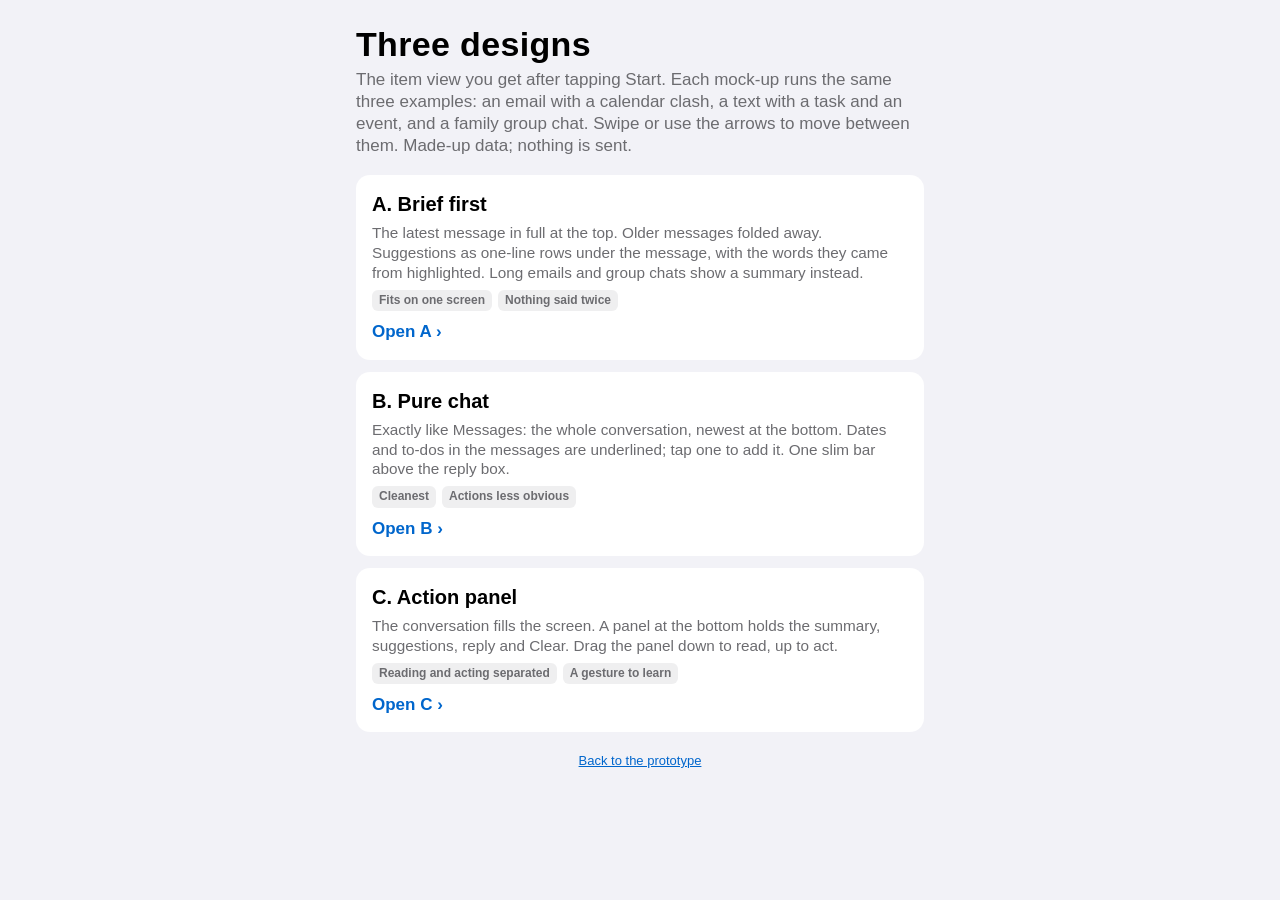
==== mockups/index.html @ fb0bddc3 "Add clickable mock-ups of three item-view designs Co-Authored-By: Claude Opus 5.5 <noreply@anthropic" ====
<!doctype html>
<html lang="en-AU">
<head>
  <meta charset="utf-8">
  <meta http-equiv="Content-Security-Policy" content="default-src 'none'; script-src 'self'; style-src 'self' 'unsafe-inline'; img-src 'self' data:; connect-src 'none'; base-uri 'none'; form-action 'none'">
  <meta name="referrer" content="no-referrer">
  <meta name="robots" content="noindex, nofollow">
  <meta name="viewport" content="width=device-width, initial-scale=1, viewport-fit=cover">
  <link rel="stylesheet" href="../styles.css?v=b39f010100">
  <link rel="stylesheet" href="mock.css?v=f056d1b92e">
  <title>Item view: three designs</title>
</head>
<body class="mock-index">
  <main>
    <h1 class="large-title" style="margin:8px 0 4px">Three designs</h1>
    <p class="muted" style="margin:0 0 18px">The item view you get after tapping Start. Each mock-up runs the same three examples: an email with a calendar clash, a text with a task and an event, and a family group chat. Swipe or use the arrows to move between them. Made-up data; nothing is sent.</p>

    <a class="design-card" href="a.html">
      <h2>A. Brief first</h2>
      <p>The latest message in full at the top. Older messages folded away. Suggestions as one-line rows under the message, with the words they came from highlighted. Long emails and group chats show a summary instead.</p>
      <p><span class="tag">Fits on one screen</span><span class="tag">Nothing said twice</span></p>
      <span class="go">Open A ›</span>
    </a>
    <a class="design-card" href="b.html">
      <h2>B. Pure chat</h2>
      <p>Exactly like Messages: the whole conversation, newest at the bottom. Dates and to-dos in the messages are underlined; tap one to add it. One slim bar above the reply box.</p>
      <p><span class="tag">Cleanest</span><span class="tag">Actions less obvious</span></p>
      <span class="go">Open B ›</span>
    </a>
    <a class="design-card" href="c.html">
      <h2>C. Action panel</h2>
      <p>The conversation fills the screen. A panel at the bottom holds the summary, suggestions, reply and Clear. Drag the panel down to read, up to act.</p>
      <p><span class="tag">Reading and acting separated</span><span class="tag">A gesture to learn</span></p>
      <span class="go">Open C ›</span>
    </a>
    <p class="foot" style="text-align:center"><a href="../" style="color:var(--tint)">Back to the prototype</a></p>
  </main>
</body>
</html>
---- styles.css ----
/* Unified Inbox styles. Rules come from DESIGN.md (decision numbers in brackets).
 *
 * Type uses rem so iOS Dynamic Type scales the whole app: Safari maps
 * `-apple-system-body` to the user's text size (default 17px).
 */

/* ------------------------------------------------------------ tokens
 * Each colour is light-dark(light value, dark value). Appearance in Settings picks the scheme:
 * Automatic follows the iPhone; Light or Dark forces it via data-theme on <html>.
 */
:root { color-scheme: light dark; }
:root[data-theme="light"] { color-scheme: light; }
:root[data-theme="dark"] { color-scheme: dark; }
:root {
  --bg: light-dark(#F2F2F7, #000000);            /* grouped background */
  --card: light-dark(#FFFFFF, #1C1C1E);
  --label: light-dark(#000000, #FFFFFF);
  --label-2: light-dark(#6C6C70, #AEAEB2);       /* secondary text, 5:1 or better */
  --label-3: light-dark(#8E8E93, #636366);       /* decorative only, never body text */
  --sep: light-dark(rgba(60, 60, 67, 0.18), rgba(84, 84, 88, 0.55));
  --fill: light-dark(rgba(120, 120, 128, 0.12), rgba(120, 120, 128, 0.24));
  --tint: light-dark(#0066CC, #4DA3FF);          /* text-coloured actions */
  --tint-fill: #0071E3;                          /* filled buttons, white text 4.6:1 */
  --tint-soft: light-dark(rgba(0, 113, 227, 0.07), rgba(10, 132, 255, 0.20));
  --bubble-out: #0071E3;
  --bubble-in: light-dark(#E9E9EB, #26252A);
  --red: light-dark(#D70015, #FF6961);
  --red-soft: light-dark(rgba(215, 0, 21, 0.07), rgba(255, 105, 97, 0.14));
  --green: light-dark(#1E7B34, #30D158);          /* 5:1 on white */
  --orange: #FF9F0A;
  --ai: light-dark(#5E5CE6, #7D7AFF);            /* the ✦ glyph only; AI text itself stays label-2 italic [10] */
  --bar: light-dark(rgba(249, 249, 249, 0.97), rgba(22, 22, 24, 0.97));   /* near-opaque, no glass over text [19] */
  --seg-on: light-dark(#FFFFFF, #636366);        /* selected segment */
  --radius: 14px;
  --tab-h: 50px;
  --fast: 100ms;            /* feedback [20] */
  --move: 200ms;            /* transitions [20] */
}

html { font-size: 17px; }
@supports (font: -apple-system-body) { html { font: -apple-system-body; } }

* { box-sizing: border-box; -webkit-tap-highlight-color: transparent; }
body {
  margin: 0; background: var(--bg); color: var(--label);
  font-family: -apple-system, BlinkMacSystemFont, "SF Pro Text", "Helvetica Neue", sans-serif;
  font-size: 1rem; line-height: 1.3; -webkit-font-smoothing: antialiased;
}
button { font: inherit; color: inherit; background: none; border: 0; padding: 0; cursor: pointer; }
input, textarea { font: inherit; color: inherit; }
.sr { position: absolute; width: 1px; height: 1px; overflow: hidden; clip: rect(0 0 0 0); }

/* type scale (HIG at default size) */
.large-title { font-size: 2rem; line-height: 1.2; font-weight: 700; letter-spacing: 0.01em; }
.title2 { font-size: 1.294rem; font-weight: 700; }
.headline { font-weight: 600; }
.subhead { font-size: 0.882rem; }
.footnote { font-size: 0.765rem; }
.caption { font-size: 0.706rem; font-weight: 600; letter-spacing: 0.02em; text-transform: uppercase; color: var(--label-2); }
.muted { color: var(--label-2); }

/* ------------------------------------------------------------ page shell */
#view {
  max-width: 600px; margin: 0 auto;
  padding: calc(env(safe-area-inset-top) + 8px) 16px calc(var(--tab-h) + env(safe-area-inset-bottom) + 96px);
}
.page-head { padding: 8px 4px 12px; }
.page-head .muted { margin-top: 2px; }

/* day strip under the title [13] */
.day-strip {
  display: flex; align-items: center; gap: 10px; background: var(--card);
  border-radius: var(--radius); padding: 10px 14px; margin-bottom: 12px;
}
.day-strip .bar { width: 4px; align-self: stretch; border-radius: 2px; background: var(--tint-fill); }
.day-strip .grow { flex: 1; min-width: 0; }
.day-strip .when { color: var(--label-2); font-size: 0.882rem; white-space: nowrap; }

/* segmented control [2] */
.segmented {
  display: flex; background: var(--fill); border-radius: 9px; padding: 2px; margin-bottom: 8px;
}
.segmented button {
  flex: 1; min-height: 40px; border-radius: 7px; font-size: 0.882rem; font-weight: 500;
  transition: background var(--fast);
}
.segmented button[aria-pressed="true"] { background: var(--seg-on); font-weight: 600; box-shadow: 0 1px 3px rgba(0,0,0,.12); }

/* ------------------------------------------------------------ list sections [1] */
.section-head {   /* pinned while its lane scrolls past [F6] */
  display: flex; align-items: baseline; justify-content: space-between;
  padding: 18px 4px 6px;
  position: sticky; top: 0; z-index: 3; background: var(--bg);
}
.section-head h2 { margin: 0; font-size: 1.294rem; font-weight: 700; }
.section-head .count { color: var(--label-2); font-size: 0.882rem; margin-left: 6px; font-weight: 400; }
.section-head .toggle { color: var(--tint); font-size: 0.882rem; min-height: 44px; padding: 0 4px; }
.group { background: var(--card); border-radius: var(--radius); overflow: hidden; }

/* rows with swipe [7] */
.swipe { position: relative; overflow: hidden; }
.swipe + .swipe .row-inner::before {
  content: ""; position: absolute; top: 0; right: 0; left: 72px; border-top: 0.5px solid var(--sep);
}
.swipe-bg {
  position: absolute; inset: 0; display: flex; align-items: center; justify-content: space-between;
  padding: 0 24px; font-weight: 600; font-size: 0.882rem;
}
.swipe-bg .later { color: #000; }
.swipe-bg .done { color: #fff; }
.swipe.to-done .swipe-bg { background: var(--green); justify-content: flex-end; }
.swipe.to-later .swipe-bg { background: var(--orange); justify-content: flex-start; }
.swipe.to-done .later, .swipe.to-later .done, .swipe:not(.to-done):not(.to-later) .swipe-bg span { display: none; }

.row-inner {
  position: relative; display: flex; gap: 12px; padding: 12px 16px; background: var(--card);
  touch-action: pan-y; transition: transform var(--move) ease-out, background var(--fast);
  text-align: left; width: 100%;
  -webkit-touch-callout: none; -webkit-user-select: none; user-select: none;   /* press-and-hold opens our menu, not iOS's */
}
.row-inner:active { background: var(--fill); }
.row-inner.dragging { transition: none; }
.row-body { flex: 1; min-width: 0; }
.row-top { display: flex; align-items: baseline; gap: 8px; }
.row-top .name { font-weight: 600; flex: 1; min-width: 0; white-space: nowrap; overflow: hidden; text-overflow: ellipsis; }
.row-top time { color: var(--label-2); font-size: 0.765rem; flex: none; }
.row-sub { color: var(--label-2); font-size: 0.765rem; white-space: nowrap; overflow: hidden; text-overflow: ellipsis; margin-top: 1px; }
.row-gist {
  margin-top: 4px; font-size: 0.882rem; color: var(--label-2);
  display: -webkit-box; -webkit-line-clamp: 2; -webkit-box-orient: vertical; overflow: hidden;
}
.row-tags { display: flex; flex-wrap: wrap; gap: 6px; margin-top: 6px; }
.row-reply {   /* AI-written, so italic like every other AI text [10] */
  display: block; margin-top: 4px; font-size: 0.882rem; color: var(--tint); font-style: italic;
  white-space: nowrap; overflow: hidden; text-overflow: ellipsis;
}
.tag {
  display: inline-flex; align-items: center; gap: 4px; font-size: 0.706rem; font-weight: 600;
  padding: 3px 7px; border-radius: 6px; background: var(--fill); color: var(--label-2);
}
.tag.red { background: var(--red-soft); color: var(--red); }
.tag svg { width: 12px; height: 12px; fill: none; stroke: currentColor; stroke-width: 2.2; stroke-linecap: round; stroke-linejoin: round; }

/* AI-written text: italic + glyph + label [10] */
.ai { font-style: italic; }
.ai-glyph { color: var(--ai); font-style: normal; margin-right: 3px; }

/* avatars with channel badge [18] */
.avatar {
  position: relative; flex: none; width: 44px; height: 44px; border-radius: 50%;
  display: grid; place-items: center; color: #fff; font-weight: 600; font-size: 0.882rem;
}
.avatar.lg { width: 56px; height: 56px; font-size: 1.118rem; }
.avatar svg.people { width: 22px; height: 22px; fill: #fff; }
.badge {
  position: absolute; right: -3px; bottom: -3px; width: 20px; height: 20px; border-radius: 50%;
  display: grid; place-items: center; border: 2px solid var(--card);
}
.avatar.lg .badge { width: 24px; height: 24px; }
.badge svg { width: 11px; height: 11px; fill: #fff; }

/* tip and empty states [8] */
.tip {
  display: flex; gap: 10px; align-items: center; background: var(--tint-soft); color: var(--label);
  border-radius: var(--radius); padding: 10px 14px; margin: 12px 0 0; font-size: 0.882rem;
}
.tip button { color: var(--tint); font-weight: 600; min-height: 44px; padding: 0 4px; margin-left: auto; white-space: nowrap; }
.empty { text-align: center; padding: 48px 24px; }
.empty .check {
  width: 64px; height: 64px; border-radius: 50%; margin: 0 auto 14px; display: grid; place-items: center;
  background: var(--green); color: #fff; font-size: 2rem; font-weight: 700;
}
.empty h2 { margin: 0 0 6px; }

/* the one filled button on the list view [5] */
.start-bar {
  position: fixed; left: 0; right: 0; z-index: 4;
  bottom: calc(var(--tab-h) + env(safe-area-inset-bottom) + 12px);
  display: flex; justify-content: center; pointer-events: none;
}
.btn {
  display: inline-flex; align-items: center; justify-content: center; gap: 6px;
  min-height: 44px; padding: 0 20px; border-radius: 12px; font-weight: 600;
  transition: transform var(--fast), opacity var(--fast);
}
.btn:active { transform: scale(0.97); }
.btn.filled { background: var(--tint-fill); color: #fff; }
.btn.tinted { background: var(--tint-soft); color: var(--tint); }
.btn.plain { background: var(--fill); color: var(--label); }
.btn.danger { background: var(--red-soft); color: var(--red); }
.btn.wide { width: 100%; }
.start-bar .btn { pointer-events: auto; min-height: 50px; padding: 0 28px; border-radius: 25px; box-shadow: 0 6px 20px rgba(0,0,0,.18); }

/* ------------------------------------------------------------ focus view [3][4] */
#focus {
  position: fixed; inset: 0; z-index: 20; background: var(--bg);
  display: flex; flex-direction: column;
  transform: translateY(100%); transition: transform 250ms cubic-bezier(.2,.8,.2,1);
}
#focus.open { transform: none; }
.focus-top {
  flex: none; padding: calc(env(safe-area-inset-top) + 6px) 8px 6px;
  display: grid; grid-template-columns: 88px 1fr 88px; align-items: center;
  background: var(--bar); border-bottom: 0.5px solid var(--sep);
}
.focus-top .close { color: var(--tint); min-height: 44px; text-align: left; padding: 0 8px; }
.focus-top .progress-label { text-align: center; font-weight: 600; font-size: 0.882rem; }
.focus-top .nav { display: flex; justify-content: flex-end; }
.focus-top .nav button { width: 44px; height: 44px; display: grid; place-items: center; color: var(--tint); }
.focus-top .nav button:disabled { color: var(--label-3); opacity: .5; }
.focus-top .nav svg { width: 22px; height: 22px; fill: none; stroke: currentColor; stroke-width: 2.2; stroke-linecap: round; stroke-linejoin: round; }
.progress { height: 3px; background: var(--fill); border-radius: 2px; margin: 6px 8px 0; grid-column: 1 / -1; overflow: hidden; }
.progress i { display: block; height: 100%; background: var(--green); transition: width var(--move); }
.focus-scroll { flex: 1; overflow-y: auto; overflow-x: hidden; -webkit-overflow-scrolling: touch; touch-action: pan-y; }
.focus-body { max-width: 600px; margin: 0 auto; padding: 16px 16px 96px; }   /* room above the undo toast */

.who { display: flex; gap: 12px; align-items: center; margin-bottom: 14px; }
.who .name { font-size: 1.294rem; font-weight: 700; line-height: 1.15; }

.summary {
  background: var(--card); border-radius: var(--radius); padding: 12px 14px; margin-bottom: 12px;
}
.summary p { margin: 4px 0 0; color: var(--label-2); }
.warning {
  display: flex; gap: 8px; background: var(--red-soft); color: var(--red); font-weight: 500;
  border-radius: var(--radius); padding: 12px 14px; margin-bottom: 12px; font-size: 0.941rem;
}


.block-title { display: flex; justify-content: space-between; align-items: baseline; margin: 0 4px 6px; }
.card { background: var(--card); border-radius: var(--radius); padding: 12px 14px; margin-bottom: 10px; }
.proposal { display: flex; gap: 12px; }
.proposal .ic {
  flex: none; width: 32px; height: 32px; border-radius: 8px; display: grid; place-items: center;
  background: var(--fill);
}
.proposal .ic svg { width: 18px; height: 18px; fill: none; stroke: var(--label); stroke-width: 1.8; stroke-linecap: round; stroke-linejoin: round; }
.proposal .grow { flex: 1; min-width: 0; }
.proposal .title { font-weight: 600; }
.proposal .why { margin-top: 4px; font-size: 0.765rem; color: var(--label-2); }
.proposal .actions { display: flex; flex-direction: column; gap: 8px; margin-top: 10px; }
.proposal .actions .row { display: flex; gap: 8px; align-items: center; }
.proposal .segmented { margin: 0; flex: 1; }
.choice { flex-direction: column; align-items: flex-start; gap: 1px; width: 100%; text-align: left; padding: 9px 14px; }
.choice small { font-weight: 500; font-size: 0.765rem; }
.added { color: var(--green); font-weight: 600; display: flex; align-items: center; gap: 6px; margin-top: 8px; }

.to-line { font-size: 0.765rem; color: var(--label-2); margin: 0 4px 8px; }
.to-line b { color: var(--label); font-weight: 600; }
.to-line .flag { color: var(--red); font-weight: 600; }
.compose { display: flex; gap: 8px; align-items: flex-end; margin-bottom: 12px; }
.compose textarea {
  flex: 1; min-height: 44px; max-height: 160px; resize: none; border-radius: 20px;
  border: 1.5px solid var(--tint-fill); background: var(--card); padding: 10px 14px; font-size: 1rem; line-height: 1.35;
}
.send-btn {
  flex: none; width: 44px; height: 44px; border-radius: 50%; background: var(--tint-fill);
  display: grid; place-items: center;
}
.send-btn svg { width: 18px; height: 18px; fill: none; stroke: #fff; stroke-width: 2.4; stroke-linecap: round; stroke-linejoin: round; }

/* Done / Later in the lower part of the screen [6] */
.focus-actions {
  flex: none; display: flex; gap: 10px; padding: 10px 16px calc(env(safe-area-inset-bottom) + 10px);
  background: var(--bar); border-top: 0.5px solid var(--sep);
}
.focus-actions .btn { flex: 1; min-height: 50px; }

.clear-screen { text-align: center; padding: 64px 24px; }
.clear-screen .check { width: 84px; height: 84px; font-size: 2.6rem; }

/* ------------------------------------------------------------ sheets (medium detent) */
#sheet-wrap { position: fixed; inset: 0; z-index: 30; pointer-events: none; }
#sheet-wrap.open { pointer-events: auto; }
.scrim { position: absolute; inset: 0; background: rgba(0,0,0,.35); opacity: 0; transition: opacity var(--move); }
#sheet-wrap.open .scrim { opacity: 1; }
.sheet {
  position: absolute; left: 0; right: 0; bottom: 0; max-width: 600px; margin: 0 auto;
  background: var(--bg); border-radius: 14px 14px 0 0; padding: 8px 16px calc(env(safe-area-inset-bottom) + 16px);
  transform: translateY(100%); transition: transform 250ms cubic-bezier(.2,.8,.2,1);
}
#sheet-wrap.open .sheet { transform: none; }
.grabber { width: 36px; height: 5px; border-radius: 3px; background: var(--label-3); margin: 0 auto 12px; }
.sheet h3 { margin: 4px 4px 4px; font-size: 1.118rem; }
.sheet .muted { margin: 0 4px 12px; }
.sheet-list { background: var(--card); border-radius: var(--radius); overflow: hidden; margin-bottom: 10px; }
.sheet-list button {
  display: flex; justify-content: space-between; align-items: center; width: 100%;
  min-height: 52px; padding: 0 16px; border-bottom: 0.5px solid var(--sep);
}
.sheet-list button:last-child { border-bottom: 0; }
.sheet-list button span:last-child { color: var(--label-2); font-size: 0.882rem; }
.sheet .sheet .stack { display: flex; flex-direction: column; gap: 8px; }

/* ------------------------------------------------------------ toast with undo [15] */
#toast {
  position: fixed; left: 50%; z-index: 25;   /* under sheets, so it never covers a confirm button */ width: min(92vw, 520px);
  bottom: calc(var(--tab-h) + env(safe-area-inset-bottom) + 76px);
  transform: translate(-50%, 16px); opacity: 0; pointer-events: none;
  background: #2C2C2E; color: #fff; border-radius: 14px; overflow: hidden;
  transition: opacity var(--move), transform var(--move); box-shadow: 0 8px 28px rgba(0,0,0,.3);
}
/* In a conversation the reply box owns the bottom of the screen, so the Undo bar drops in from the top */
body.focus-open #toast { bottom: auto; top: calc(env(safe-area-inset-top) + 64px); transform: translate(-50%, -16px); }
body.focus-open #toast.show { transform: translate(-50%, 0); }
#toast.show { opacity: 1; transform: translate(-50%, 0); pointer-events: auto; }
#toast .t-row { display: flex; align-items: center; gap: 12px; padding: 4px 6px 4px 16px; }
#toast .t-text { flex: 1; font-size: 0.882rem; padding: 10px 0; }
#toast button { color: #64D2FF; font-weight: 600; min-height: 44px; padding: 0 12px; }
#toast .countdown { height: 3px; background: #64D2FF; transform-origin: left; }

/* ------------------------------------------------------------ calendar, tasks, settings */
.day-head { display: flex; justify-content: space-between; align-items: baseline; padding: 18px 4px 6px; }
.day-head h2 { margin: 0; font-size: 1.118rem; }
.day-head .load { color: var(--label-2); font-size: 0.765rem; }
.ev { display: flex; gap: 12px; padding: 10px 16px; align-items: stretch; }
.ev + .ev { border-top: 0.5px solid var(--sep); }
.ev .bar { width: 4px; border-radius: 2px; flex: none; }
.ev .t { width: 66px; flex: none; font-size: 0.882rem; font-variant-numeric: tabular-nums; }
.ev .t small { display: block; color: var(--label-2); font-size: 0.765rem; }
.ev .meta { font-size: 0.765rem; color: var(--label-2); margin-top: 2px; }
.ev.past { opacity: .5; }
.ev.now .t { color: var(--tint); font-weight: 600; }

.task { display: flex; gap: 12px; align-items: center; padding: 6px 16px 6px 8px; min-height: 52px; }
.task + .task { border-top: 0.5px solid var(--sep); }
.check-btn { width: 44px; height: 44px; display: grid; place-items: center; flex: none; }
.check-btn i { width: 24px; height: 24px; border-radius: 50%; border: 2px solid var(--label-3); display: grid; place-items: center; font-style: normal; }
.task.done .check-btn i { background: var(--green); border-color: var(--green); color: #fff; font-size: 0.765rem; font-weight: 700; }
.task.done .t-title { color: var(--label-2); text-decoration: line-through; }
.task .due { font-size: 0.765rem; color: var(--label-2); margin-top: 2px; }
.task .due.overdue { color: var(--red); font-weight: 600; }

.setting { display: flex; align-items: center; gap: 12px; padding: 0 16px; min-height: 52px; }
.setting + .setting { border-top: 0.5px solid var(--sep); }
.setting .grow { flex: 1; padding: 10px 0; }
.setting .note { font-size: 0.765rem; color: var(--label-2); margin-top: 2px; }
.switch { width: 51px; height: 31px; border-radius: 16px; background: var(--fill); position: relative; flex: none; transition: background var(--move); }
.switch::after { content: ""; position: absolute; top: 2px; left: 2px; width: 27px; height: 27px; border-radius: 50%; background: #fff; box-shadow: 0 2px 4px rgba(0,0,0,.2); transition: transform var(--move); }
.switch::before { content: ""; position: absolute; inset: -7px -6px; }   /* 45px hit area around the 31px switch */
.switch[aria-checked="true"] { background: var(--green); }
.switch[aria-checked="true"]::after { transform: translateX(20px); }
.pill { font-size: 0.706rem; font-weight: 600; padding: 3px 8px; border-radius: 6px; background: var(--fill); color: var(--label-2); }
.foot { color: var(--label-2); font-size: 0.765rem; padding: 8px 16px 0; }

/* ------------------------------------------------------------ tab bar [21] */
#tabs {
  position: fixed; left: 0; right: 0; bottom: 0; z-index: 5; display: flex;
  height: calc(var(--tab-h) + env(safe-area-inset-bottom)); padding-bottom: env(safe-area-inset-bottom);
  background: var(--bar); border-top: 0.5px solid var(--sep);
}
#tabs button {
  position: relative; flex: 1; display: flex; flex-direction: column; align-items: center; justify-content: center;
  gap: 1px; color: var(--label-2); font-size: 0.65rem; font-weight: 500;
}
#tabs button[aria-current="page"] { color: var(--tint); }
#tabs svg { width: 26px; height: 26px; fill: none; stroke: currentColor; stroke-width: 1.7; stroke-linecap: round; stroke-linejoin: round; }
#tabs b:not(:empty) {
  position: absolute; top: 3px; left: calc(50% + 5px); background: #D70015; color: #fff;
  font-size: 0.65rem; min-width: 18px; height: 18px; border-radius: 9px; display: grid; place-items: center; padding: 0 5px;
}

/* ------------------------------------------------------------ reduced motion: fades, no slides [20] */
@media (prefers-reduced-motion: reduce) {
  #focus, .sheet { transition: opacity var(--move); transform: none; opacity: 0; }
  #focus { visibility: hidden; }
  #focus.open { opacity: 1; visibility: visible; }
  #sheet-wrap.open .sheet { opacity: 1; }
  .row-inner, .btn, }

/* ============================================================ round 4: conversations ============================================================ */

/* buttons that look like rows/cards */
button.day-strip { width: 100%; text-align: left; }
.head-row { display: flex; align-items: flex-end; justify-content: space-between; }
.icon-btn { width: 44px; height: 44px; border-radius: 22px; display: grid; place-items: center; color: var(--tint); }
.icon-btn svg { width: 24px; height: 24px; fill: none; stroke: currentColor; stroke-width: 2; stroke-linecap: round; stroke-linejoin: round; }

/* priority reason on Today rows [A1] */
.reason { display: block; margin-top: 3px; font-size: 0.765rem; font-weight: 600; color: var(--label-2); }
.reason.vip { color: var(--tint); }

/* Chats list, search, new message [A7] */
.search-wrap { display: flex; align-items: center; gap: 8px; background: var(--fill); border-radius: 10px; padding: 0 12px; margin-bottom: 10px; }
.search-wrap svg { width: 18px; height: 18px; flex: none; fill: none; stroke: var(--label-2); stroke-width: 2; stroke-linecap: round; }
.search { width: 100%; min-height: 40px; border: 0; background: transparent; font-size: 1rem; outline: none; }
.sheet .search { background: var(--card); border-radius: 10px; padding: 0 12px; margin: 0 0 10px; }
mark { background: color-mix(in srgb, var(--orange) 35%, transparent); color: inherit; border-radius: 3px; }
.chat-row { display: flex; gap: 12px; align-items: center; width: 100%; text-align: left; padding: 10px 16px; position: relative; }
.chat-row + .chat-row::before { content: ""; position: absolute; top: 0; right: 0; left: 72px; border-top: 0.5px solid var(--sep); }
.chat-row:active { background: var(--fill); }
.chat-preview { display: -webkit-box; -webkit-line-clamp: 2; -webkit-box-orient: vertical; overflow: hidden; color: var(--label-2); font-size: 0.882rem; margin-top: 2px; }
.unread { flex: none; min-width: 22px; height: 22px; border-radius: 11px; background: var(--tint-fill); color: #fff; font-size: 0.706rem; font-weight: 700; display: grid; place-items: center; padding: 0 6px; }
.muted-icon svg { width: 14px; height: 14px; fill: none; stroke: var(--label-2); stroke-width: 2; }
.sheet-scroll { max-height: 45vh; overflow-y: auto; }
.sheet-row { display: flex; justify-content: space-between; align-items: center; min-height: 52px; padding: 0 16px; border-bottom: 0.5px solid var(--sep); }
.sheet-row span:last-child { color: var(--label-2); font-size: 0.882rem; }

/* conversation thread: history oldest first, newest at the bottom [A1][A2] */
.subject-line { font-weight: 600; margin: -4px 4px 10px; }
.thread { display: flex; flex-direction: column; gap: 2px; margin-bottom: 14px; }
.day-sep { align-self: center; font-size: 0.706rem; font-weight: 600; color: var(--label-2); margin: 12px 0 6px; }
.new-divider { display: flex; align-items: center; gap: 8px; margin: 10px 0 8px; color: var(--tint); font-size: 0.765rem; font-weight: 700; }
.new-divider::before, .new-divider::after { content: ""; flex: 1; border-top: 1px solid currentColor; opacity: .35; }
.thread .summary { margin: 0 0 10px; }
.msg { display: flex; flex-direction: column; max-width: 82%; }
.msg.in { align-self: flex-start; }
.msg.out { align-self: flex-end; align-items: flex-end; }
.msg.end { margin-bottom: 6px; }
.msg-name { font-size: 0.706rem; font-weight: 600; margin: 4px 12px 2px; color: color-mix(in srgb, var(--n) 62%, var(--label)); }   /* tinted, but readable in both modes */
.bubble { padding: 8px 13px; border-radius: 18px; white-space: pre-wrap; overflow-wrap: anywhere; }
.bubble-them { background: var(--bubble-in); }
.bubble-me { background: var(--bubble-out); color: #fff; }
.msg.in.end .bubble { border-bottom-left-radius: 6px; }
.msg.out.end .bubble { border-bottom-right-radius: 6px; }
.msg-time { font-size: 0.65rem; color: var(--label-2); margin: 2px 8px 0; }
.reactions { display: flex; gap: 4px; margin: -4px 8px 0; }
.reactions span { background: var(--card); border: 1px solid var(--sep); border-radius: 12px; padding: 1px 7px; font-size: 0.765rem; }
.reactions small { color: var(--label-2); font-size: 0.65rem; }
.attachment { display: inline-flex; align-items: center; gap: 6px; margin-top: 4px; padding: 6px 10px; border-radius: 10px; background: var(--fill); font-size: 0.82rem; }
.attachment svg { width: 14px; height: 14px; fill: none; stroke: currentColor; stroke-width: 2; }
.mail { background: var(--card); border-radius: var(--radius); padding: 10px 14px; margin-bottom: 8px; }
.mail-text { white-space: pre-wrap; }
.mail.mine { background: color-mix(in srgb, var(--tint-fill) 8%, var(--card)); }
.mail-head { display: flex; justify-content: space-between; gap: 8px; font-size: 0.882rem; margin-bottom: 4px; }
.mail-head span { color: var(--label-2); font-size: 0.765rem; }
.invite-actions { display: flex; gap: 8px; margin-top: 10px; }
.invite-actions .btn { flex: 1; padding: 0 8px; }

/* reply box pinned at the bottom, like Messages [A2] */
.composer { flex: none; background: var(--bar); border-top: 0.5px solid var(--sep); padding: 8px 12px 6px; }
.composer .to-line { margin: 0 4px 6px; }
.chip-row { display: flex; gap: 6px; overflow-x: auto; margin: 0 -12px 8px; padding: 0 12px; scrollbar-width: none; }
.chip-row::-webkit-scrollbar { display: none; }
.chip { flex: none; min-height: 44px; border-radius: 22px; padding: 0 14px; font-size: 0.882rem; transition: transform var(--fast); }
.chip:active { transform: scale(0.95); }
.chip.react { width: 44px; padding: 0; font-size: 1.12rem; background: var(--fill); }
.chip.alt { max-width: 75%; overflow: hidden; text-overflow: ellipsis; white-space: nowrap; background: var(--tint-soft); color: var(--tint); }
.composer .compose { margin-bottom: 0; }
.composer + .focus-actions { padding-top: 6px; }
.focus-actions .btn.tinted { min-height: 44px; }

/* calendar day view [assessment gap 10] */
.day-chips { display: flex; gap: 6px; overflow-x: auto; margin: 4px -16px 10px; padding: 0 16px; scrollbar-width: none; }
.day-chips::-webkit-scrollbar { display: none; }
.day-chip { flex: none; width: 52px; min-height: 56px; border-radius: 12px; background: var(--card); display: flex; flex-direction: column; align-items: center; justify-content: center; gap: 2px; font-size: 0.765rem; color: var(--label-2); }
.day-chip b { font-size: 1.06rem; color: var(--label); }
.day-chip[aria-pressed="true"] { background: var(--tint-fill); color: #fff; }
.day-chip[aria-pressed="true"] b { color: #fff; }
.legend { display: flex; flex-wrap: wrap; gap: 12px; font-size: 0.765rem; color: var(--label-2); margin: 0 4px 8px; }
.legend i { display: inline-block; width: 10px; height: 10px; border-radius: 3px; margin-right: 5px; vertical-align: -1px; }
.legend i.dash { border: 1.5px dashed var(--label-2); background: transparent; }
.timeline { position: relative; background: var(--card); border-radius: var(--radius); margin-bottom: 12px; }
.hour { position: absolute; left: 0; right: 0; height: 0; border-top: 0.5px solid var(--sep); }
.hour span { position: absolute; top: -8px; left: 8px; font-size: 0.65rem; color: var(--label-2); background: var(--card); padding-right: 4px; }
.ev-layer { position: absolute; top: 10px; bottom: 0; left: 52px; right: 8px; }
.ev-block { position: absolute; text-align: left; overflow: hidden; border-radius: 6px; padding: 3px 6px; font-size: 0.765rem;
  background: color-mix(in srgb, var(--c) 18%, var(--card)); border-left: 3px solid var(--c); color: var(--label); display: flex; flex-direction: column; }
.ev-block b { font-weight: 600; white-space: nowrap; overflow: hidden; text-overflow: ellipsis; }
.ev-block span { color: var(--label-2); white-space: nowrap; overflow: hidden; text-overflow: ellipsis; }
.ev-block.pending { background: transparent; border: 1.5px dashed var(--c); }
.ev-block.short { flex-direction: row; align-items: center; gap: 6px; padding-top: 0; padding-bottom: 0; }
.now-line { position: absolute; left: -6px; right: 0; border-top: 2px solid var(--red); }
.now-line::before { content: ""; position: absolute; left: 0; top: -5px; width: 8px; height: 8px; border-radius: 50%; background: var(--red); }
button.ev { width: 100%; text-align: left; }
.ev.pending .headline::after { content: " · Invitation"; font-weight: 400; color: var(--label-2); }

/* session top bar: who, then position */
.focus-top .progress-label { display: flex; flex-direction: column; align-items: center; line-height: 1.2; min-width: 0; }
.focus-top .progress-label .who-top { font-weight: 600; max-width: 100%; white-space: nowrap; overflow: hidden; text-overflow: ellipsis; }
.focus-top .progress-label small { font-weight: 500; color: var(--label-2); font-size: 0.706rem; }
---- mockups/mock.css ----
/* Mock-up extras on top of ../styles.css (shared tokens, bubbles, composer, sheets). */

/* the words a suggestion came from */
mark.hl { background: color-mix(in srgb, var(--tint-fill) 16%, transparent); color: inherit; border-radius: 4px; padding: 0 2px; }
.bubble-me mark.hl { background: rgba(255, 255, 255, .25); }

.reason { margin-top: 2px; }
.ok { color: var(--green); font-weight: 600; }
.warn { color: var(--red); font-weight: 600; }
.stack { display: flex; flex-direction: column; gap: 8px; }
.btn.sm { min-height: 36px; padding: 0 14px; font-size: 0.882rem; }

/* A: folded history and one-line suggestions */
.fold { display: flex; align-items: center; gap: 6px; color: var(--tint); font-size: 0.882rem; font-weight: 500; min-height: 44px; margin: 0 4px 4px; }
.fold svg { width: 16px; height: 16px; fill: none; stroke: currentColor; stroke-width: 2.2; stroke-linecap: round; stroke-linejoin: round; transition: transform var(--move); }
.fold .up svg { transform: rotate(180deg); }
.thread.earlier { opacity: .75; margin-bottom: 8px; padding-bottom: 8px; border-bottom: 1px solid var(--sep); }
.summary .link { margin-top: 6px; min-height: 36px; }
.sugg { background: var(--card); border-radius: var(--radius); margin: 4px 0 12px; overflow: hidden; }
.sugg-row { display: flex; align-items: center; gap: 8px; padding: 0 12px 0 0; }
.sugg-row + .sugg-row { border-top: 0.5px solid var(--sep); }
.sugg-main { flex: 1; min-width: 0; display: flex; align-items: center; gap: 12px; padding: 10px 0 10px 12px; text-align: left; min-height: 56px; }
.sugg-main .ic { flex: none; width: 32px; height: 32px; border-radius: 8px; display: grid; place-items: center; background: var(--fill); }
.sugg-main .ic svg, .slim .ic svg { width: 18px; height: 18px; fill: none; stroke: var(--label); stroke-width: 1.8; stroke-linecap: round; stroke-linejoin: round; }
.sugg-text { min-width: 0; display: flex; flex-direction: column; }
.sugg-text b { font-weight: 600; white-space: nowrap; overflow: hidden; text-overflow: ellipsis; }
.sugg-text span { font-size: 0.82rem; color: var(--label-2); }

/* B: tappable phrases and a slim suggestion bar */
.detect { display: inline; padding: 0; font: inherit; color: inherit; text-decoration: underline; text-decoration-color: var(--tint); text-decoration-thickness: 2px; text-underline-offset: 3px; }
.bubble-me .detect { text-decoration-color: #fff; }
.summary-line { display: flex; gap: 6px; font-size: 0.882rem; color: var(--label-2); margin: 0 4px 8px; }
.composer-wrap { flex: none; }
.slim { display: flex; align-items: center; gap: 10px; padding: 8px 12px; background: var(--card); border-top: 0.5px solid var(--sep); font-size: 0.882rem; }
.slim .ic { flex: none; width: 28px; height: 28px; border-radius: 7px; display: grid; place-items: center; background: var(--fill); color: var(--ai); }
.slim .grow { flex: 1; min-width: 0; }
.hint { text-align: center; padding: 4px 0 8px; }

/* C: action panel over the conversation */
.c-scroll .focus-body { padding-bottom: 46vh; }
.panel { position: absolute; left: 0; right: 0; bottom: 0; z-index: 3; background: var(--bar); border-radius: 16px 16px 0 0;
  box-shadow: 0 -8px 30px rgba(0,0,0,.18); display: flex; flex-direction: column; transition: max-height 250ms cubic-bezier(.2,.8,.2,1); overflow: hidden; }
.panel.up { max-height: 62%; }
.panel.down { max-height: 240px; }
.panel.down .panel-body { display: none; }
.panel-handle { flex: none; height: 28px; display: grid; place-items: center; }
.panel-handle i { width: 36px; height: 5px; border-radius: 3px; background: var(--label-3); }
.panel-body { flex: 1; overflow-y: auto; padding: 0 16px; min-height: 0; }
.panel-head { display: flex; gap: 6px; font-size: 0.941rem; color: var(--label-2); margin: 2px 0 10px; }
.panel .composer { border-top: 0; }
#focus { position: fixed; }

/* index page */
.mock-index main { max-width: 600px; margin: 0 auto; padding: calc(env(safe-area-inset-top) + 16px) 16px 40px; }
.design-card { display: block; background: var(--card); border-radius: var(--radius); padding: 16px; margin-bottom: 12px; color: inherit; text-decoration: none; }
.design-card h2 { margin: 0 0 4px; font-size: 1.18rem; }
.design-card p { margin: 6px 0 0; font-size: 0.9rem; color: var(--label-2); }
.design-card .go { color: var(--tint); font-weight: 600; margin-top: 10px; display: block; }
.design-card .tag { margin-right: 6px; }

.focus-top a.close { text-decoration: none; white-space: nowrap; }
.link { color: var(--tint); font-weight: 500; font-size: 0.941rem; }
.detect { cursor: pointer; }
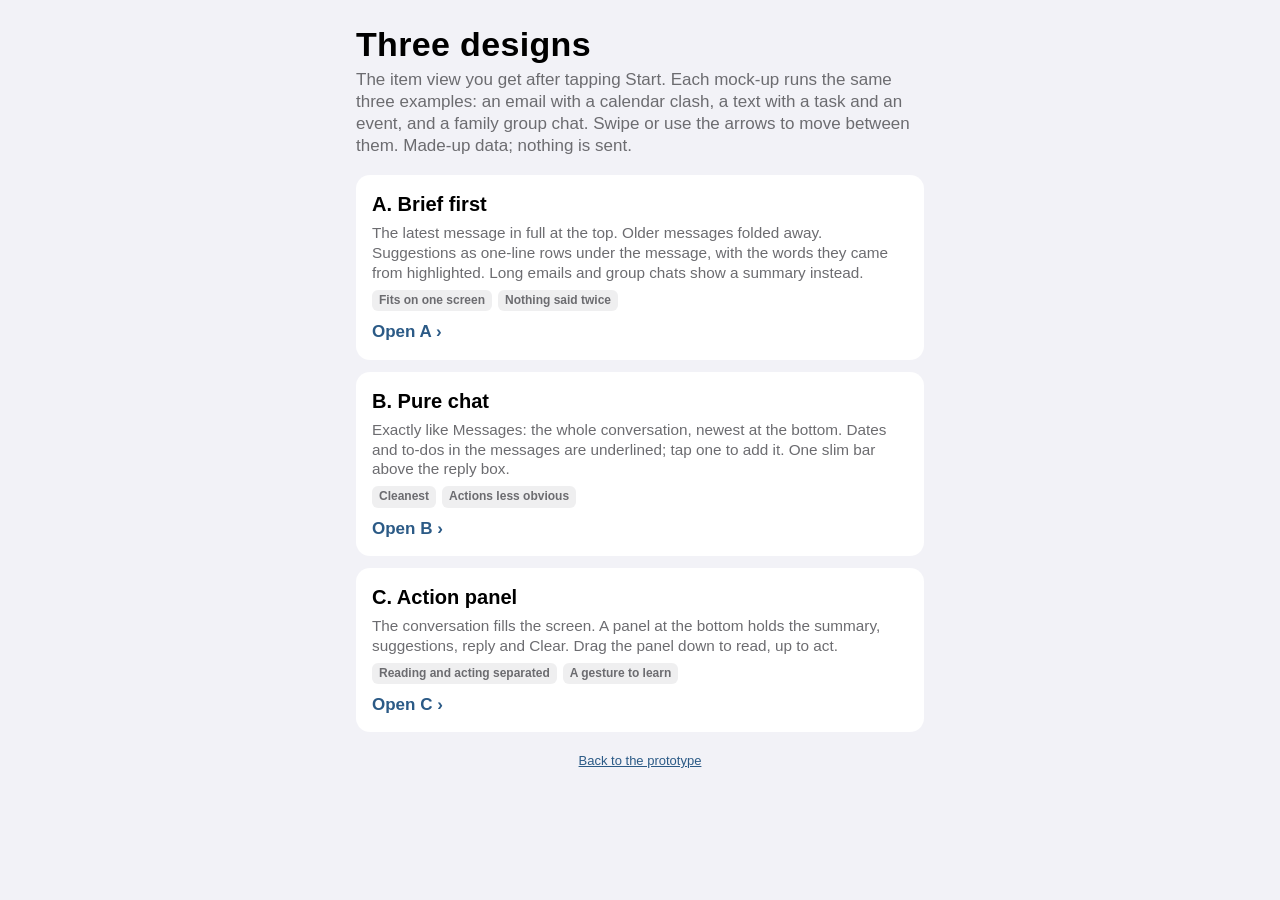
==== commit ff40c4be: "Today in the original layout: needs a reply, suggested tasks with Approve/Edit/Dismiss, today's cale" ====
--- a/mockups/index.html
+++ b/mockups/index.html
@@ -6,7 +6,7 @@
   <meta name="referrer" content="no-referrer">
   <meta name="robots" content="noindex, nofollow">
   <meta name="viewport" content="width=device-width, initial-scale=1, viewport-fit=cover">
-  <link rel="stylesheet" href="../styles.css?v=b39f010100">
+  <link rel="stylesheet" href="../styles.css?v=e4144a48a9">
   <link rel="stylesheet" href="mock.css?v=f056d1b92e">
   <title>Item view: three designs</title>
 </head>
--- a/styles.css
+++ b/styles.css
@@ -19,10 +19,10 @@
   --label-3: light-dark(#8E8E93, #636366);       /* decorative only, never body text */
   --sep: light-dark(rgba(60, 60, 67, 0.18), rgba(84, 84, 88, 0.55));
   --fill: light-dark(rgba(120, 120, 128, 0.12), rgba(120, 120, 128, 0.24));
-  --tint: light-dark(#0066CC, #4DA3FF);          /* text-coloured actions */
-  --tint-fill: #0071E3;                          /* filled buttons, white text 4.6:1 */
-  --tint-soft: light-dark(rgba(0, 113, 227, 0.07), rgba(10, 132, 255, 0.20));
-  --bubble-out: #0071E3;
+  --tint: light-dark(#2B5A86, #8DB8E6);          /* slate accent from the owner's original design; 6.8:1 on white */
+  --tint-fill: light-dark(#2E5E8C, #3A6EA5);     /* filled buttons, white text 6.4:1 / 5.0:1 */
+  --tint-soft: light-dark(rgba(46, 94, 140, 0.08), rgba(141, 184, 230, 0.16));
+  --bubble-out: light-dark(#2E5E8C, #3A6EA5);
   --bubble-in: light-dark(#E9E9EB, #26252A);
   --red: light-dark(#D70015, #FF6961);
   --red-soft: light-dark(rgba(215, 0, 21, 0.07), rgba(255, 105, 97, 0.14));
@@ -469,3 +469,109 @@
 .focus-top .progress-label { display: flex; flex-direction: column; align-items: center; line-height: 1.2; min-width: 0; }
 .focus-top .progress-label .who-top { font-weight: 600; max-width: 100%; white-space: nowrap; overflow: hidden; text-overflow: ellipsis; }
 .focus-top .progress-label small { font-weight: 500; color: var(--label-2); font-size: 0.706rem; }
+
+/* ============================================================ design B: one-tap suggestions (22 Oct 2026) ============================================================ */
+/* the sender's words a suggestion came from: tap to add, hold for options */
+.detect { cursor: pointer; text-decoration: underline; text-decoration-color: var(--tint); text-decoration-thickness: 2px; text-underline-offset: 3px;
+  -webkit-touch-callout: none; -webkit-user-select: none; user-select: none; border-radius: 3px; }
+.detect:active { background: var(--tint-soft); }
+.bubble-me .detect { text-decoration-color: #fff; }
+.summary-line { display: flex; gap: 6px; font-size: 0.882rem; color: var(--label-2); margin: 0 4px 10px; }
+
+/* one-tap bar above the reply box */
+.action-bar { flex: none; display: flex; flex-wrap: wrap; align-items: center; gap: 4px 8px; padding: 8px 12px 6px;
+  background: var(--bar); border-top: 0.5px solid var(--sep); }
+.action-bar > .ai-glyph { flex: none; }
+.act-row { flex: 1; min-width: 0; display: flex; gap: 6px; overflow-x: auto; scrollbar-width: none; }
+.act-row::-webkit-scrollbar { display: none; }
+.act-chip { flex: none; display: inline-flex; align-items: center; gap: 7px; min-height: 44px; padding: 0 14px; border-radius: 22px;
+  background: var(--tint-soft); color: var(--tint); font-weight: 600; font-size: 0.882rem;
+  -webkit-touch-callout: none; -webkit-user-select: none; user-select: none; transition: transform var(--fast); }
+.act-chip:active { transform: scale(0.96); }
+.act-chip svg { width: 18px; height: 18px; flex: none; fill: none; stroke: currentColor; stroke-width: 2; stroke-linecap: round; stroke-linejoin: round; }
+.act-chip > span { display: flex; flex-direction: column; align-items: flex-start; line-height: 1.15; }
+.act-chip small { font-size: 0.706rem; font-weight: 600; }   /* full tint colour: 4.5:1 at 12px */
+.act-chip.done { background: transparent; color: var(--green); padding: 0 6px; }
+.act-hint { width: 100%; font-size: 0.65rem; color: var(--label-2); padding-left: 22px; }
+.action-bar + .composer { border-top: 0; padding-top: 2px; }
+.sheet .card { margin-bottom: 10px; }
+
+/* brief format for group chats and long emails (owner's choice, 22 Oct 2026) */
+.fold { display: flex; align-items: center; gap: 6px; color: var(--tint); font-size: 0.882rem; font-weight: 500; min-height: 44px; margin: 0 4px 4px; }
+.fold svg { width: 16px; height: 16px; fill: none; stroke: currentColor; stroke-width: 2.2; stroke-linecap: round; stroke-linejoin: round; transition: transform var(--move); }
+.fold .up svg { transform: rotate(180deg); }
+.earlier { opacity: .8; margin-bottom: 8px; padding-bottom: 8px; border-bottom: 1px solid var(--sep); }
+.summary.brief .link { display: block; margin-top: 6px; min-height: 44px; text-align: left; }
+.link { color: var(--tint); font-weight: 500; font-size: 0.941rem; }
+
+/* integration symbols instead of coloured dots (owner's request, 22 Oct 2026) */
+.brand-icon { width: 28px; height: 28px; flex: none; display: block; }
+.badge.brand { background: none; border-radius: 7px; padding: 0; width: 22px; height: 22px; right: -4px; bottom: -4px; border: 2px solid var(--card); overflow: hidden; }
+.badge.brand .brand-icon { width: 100%; height: 100%; }
+.avatar.lg .badge.brand { width: 26px; height: 26px; border-radius: 8px; }
+.sheet-list .via { display: inline-flex; align-items: center; gap: 6px; }
+.sheet-list .via .brand-icon { width: 20px; height: 20px; }
+
+/* Slimmer conversation screen (owner's screenshot, 22 Oct 2026): suggestions sit under the message,
+   the bottom is just reply options, the reply box and Clear */
+.inline-acts { display: flex; align-items: center; gap: 8px; margin: 4px 0 12px; }
+.inline-acts .ai-glyph { flex: none; }
+.compose .box { flex: 1; min-width: 0; position: relative; }
+.compose .box textarea { width: 100%; display: block; }
+.compose textarea.drafted { padding-left: 32px; }
+.draft-mark { position: absolute; left: 13px; top: 12px; color: var(--ai); font-size: 0.941rem; pointer-events: none; }
+.composer { padding: 8px 12px 4px; }
+.composer .chip-row { margin-bottom: 6px; }
+.composer .to-line { margin: 0 4px 6px; }
+.focus-actions { padding-top: 6px; padding-bottom: calc(env(safe-area-inset-bottom) + 8px); }
+.focus-actions .btn { min-height: 46px; }
+.why-here { font-size: 0.82rem; font-weight: 600; color: var(--label-2); margin: 0 4px 6px; }
+.why-here.vip { color: var(--tint); }
+
+/* Sender line at the top of a conversation in Start: who and which app, always visible */
+.sender-row { display: flex; gap: 12px; align-items: center; margin: 2px 0 8px; }
+.sender-text { min-width: 0; }
+.sender-name { font-size: 1.06rem; font-weight: 700; line-height: 1.2; }
+.sender-via { display: flex; align-items: center; gap: 6px; font-size: 0.82rem; color: var(--label-2); margin-top: 2px; }
+.sender-via .brand-icon { width: 16px; height: 16px; }
+.sender-via span { white-space: nowrap; overflow: hidden; text-overflow: ellipsis; }
+.sender-row .why-here { margin: 2px 0 0; }
+
+/* ============================================================ Today in the owner's original layout (22 Oct 2026) ============================================================ */
+.o-top { display: flex; align-items: baseline; justify-content: space-between; padding: 12px 4px 0; }
+.o-top h1 { margin: 0; font-size: 2rem; font-weight: 700; letter-spacing: -0.01em; }
+.o-date { color: var(--label-2); font-size: 1rem; }
+.o-sub { margin: 4px 4px 14px; color: var(--label-2); font-size: 0.882rem; }
+.o-pills { display: flex; gap: 8px; margin: 0 0 6px; }
+.o-pill { min-height: 40px; padding: 0 18px; border-radius: 20px; border: 1px solid var(--sep); background: var(--card); font-size: 0.941rem; }
+.o-pill[aria-pressed="true"] { background: var(--tint-fill); border-color: var(--tint-fill); color: #fff; }
+.o-section { display: flex; justify-content: space-between; align-items: baseline; margin: 22px 4px 10px; }
+.o-section h2 { margin: 0; font-size: 0.82rem; font-weight: 600; letter-spacing: 0.1em; text-transform: uppercase; color: var(--label-2); }
+.o-section span { font-size: 0.882rem; color: var(--label-2); }
+.o-card { display: block; width: 100%; text-align: left; background: var(--card); border: 1px solid var(--sep);
+  border-left: 4px solid var(--tint-fill); border-radius: 4px; padding: 14px 16px; margin-bottom: 10px; }
+.o-head { display: flex; align-items: flex-start; justify-content: space-between; gap: 10px; }
+.o-title { margin: 0; font-size: 1.06rem; font-weight: 600; line-height: 1.3; }
+.o-quote { display: block; margin: 6px 0 0; color: var(--label); opacity: .85; font-size: 0.941rem;
+  display: -webkit-box; -webkit-line-clamp: 3; -webkit-box-orient: vertical; overflow: hidden; }
+.o-meta { display: block; margin: 6px 0 0; color: var(--label-2); font-size: 0.82rem; }
+.o-actions { display: flex; gap: 8px; margin-top: 12px; flex-wrap: wrap; }
+.o-btn { min-height: 44px; padding: 0 18px; border-radius: 6px; border: 1px solid var(--sep); background: var(--card); font-size: 0.941rem; font-weight: 500; }
+.o-btn.primary { background: var(--tint-fill); border-color: var(--tint-fill); color: #fff; }
+.o-wide { display: block; width: 100%; min-height: 46px; border-radius: 6px; border: 1px solid var(--sep); background: var(--card); font-size: 0.941rem; font-weight: 500; margin: 2px 0 6px; }
+.o-wide.primary { background: var(--tint-fill); border-color: var(--tint-fill); color: #fff; font-weight: 600; }
+.o-tag { flex: none; font-size: 0.765rem; font-weight: 500; padding: 3px 9px; border-radius: 6px; background: var(--tint-soft); color: var(--tint); white-space: nowrap; }
+.o-tag.t-slack { background: light-dark(#F1EBF7, rgba(160, 120, 210, .18)); color: light-dark(#5B3A86, #C9AEEA); }
+.o-tag.t-whatsapp, .o-tag.t-imessage { background: light-dark(#E8F4EC, rgba(48, 209, 88, .14)); color: light-dark(#1E6B34, #7FD99A); }
+.o-tag.t-gmail:not(.t-work) { background: light-dark(#FBEDEA, rgba(234, 67, 53, .16)); color: light-dark(#A33A2E, #F2A59C); }
+.o-tag.t-cal-family { background: light-dark(#FCE9EE, rgba(255, 55, 95, .16)); color: light-dark(#A3264A, #FF9DB3); }
+.o-list { background: var(--card); border: 1px solid var(--sep); border-radius: 6px; overflow: hidden; }
+.o-ev { display: flex; align-items: center; gap: 16px; width: 100%; text-align: left; min-height: 56px; padding: 0 16px; }
+.o-ev + .o-ev { border-top: 1px solid var(--sep); }
+.o-ev.past { opacity: .5; }
+.o-time { font-family: ui-monospace, "SF Mono", Menlo, monospace; font-size: 0.941rem; width: 3.2em; flex: none; }
+.o-ev-title { flex: 1; min-width: 0; font-size: 1rem; white-space: nowrap; overflow: hidden; text-overflow: ellipsis; }
+.o-empty { color: var(--label-2); margin: 0 4px; }
+.o-swipe { margin-bottom: 10px; border-radius: 4px; }
+.o-swipe .o-card { margin-bottom: 0; }
+.o-swipe + .o-swipe .row-inner::before { content: none; }
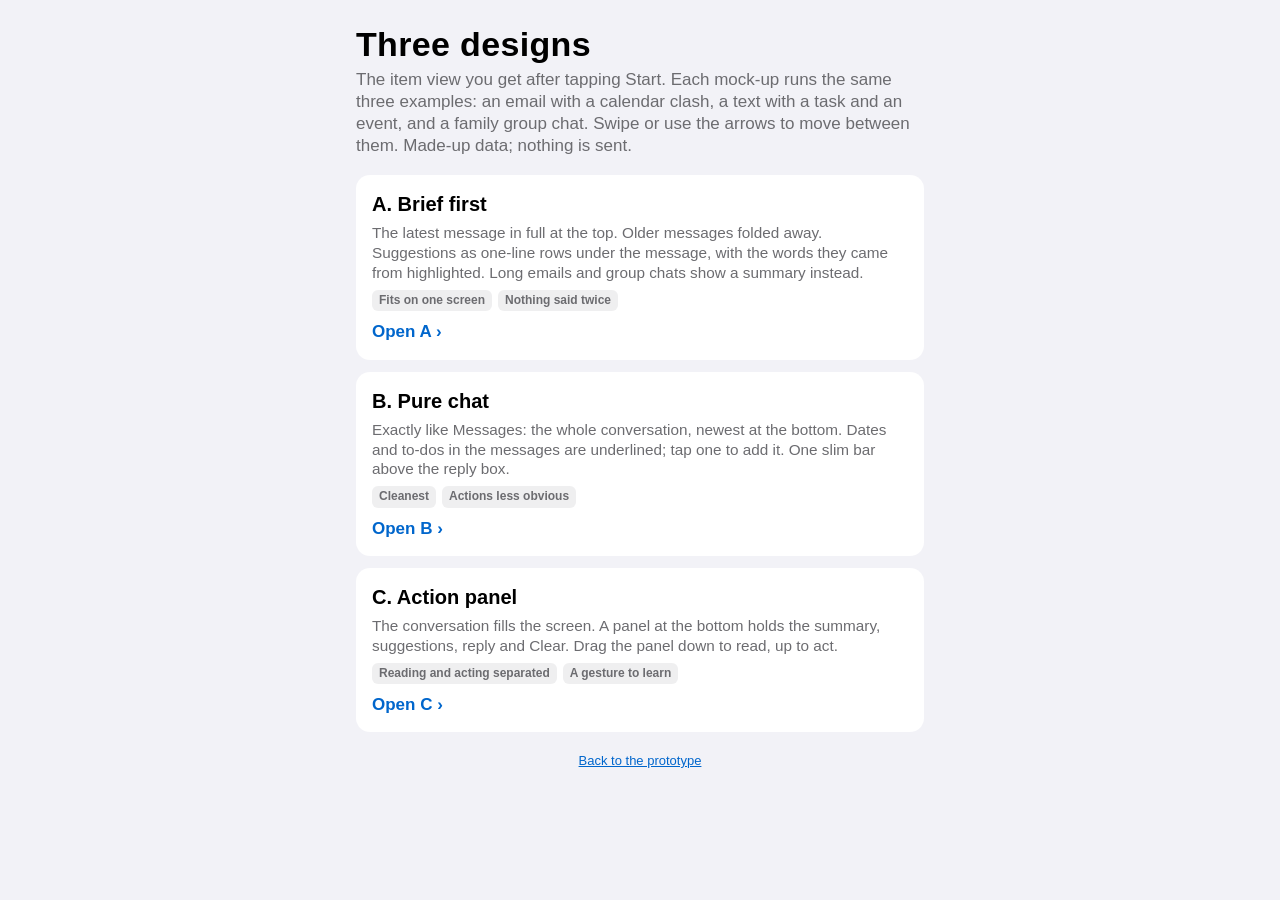
==== commit f84c26b1: "Keep the app's own look on Today: rounded cards, system blue, neutral tags and avatars, one filled b" ====
--- a/mockups/index.html
+++ b/mockups/index.html
@@ -6,7 +6,7 @@
   <meta name="referrer" content="no-referrer">
   <meta name="robots" content="noindex, nofollow">
   <meta name="viewport" content="width=device-width, initial-scale=1, viewport-fit=cover">
-  <link rel="stylesheet" href="../styles.css?v=e4144a48a9">
+  <link rel="stylesheet" href="../styles.css?v=45601c83f0">
   <link rel="stylesheet" href="mock.css?v=f056d1b92e">
   <title>Item view: three designs</title>
 </head>
--- a/styles.css
+++ b/styles.css
@@ -19,10 +19,10 @@
   --label-3: light-dark(#8E8E93, #636366);       /* decorative only, never body text */
   --sep: light-dark(rgba(60, 60, 67, 0.18), rgba(84, 84, 88, 0.55));
   --fill: light-dark(rgba(120, 120, 128, 0.12), rgba(120, 120, 128, 0.24));
-  --tint: light-dark(#2B5A86, #8DB8E6);          /* slate accent from the owner's original design; 6.8:1 on white */
-  --tint-fill: light-dark(#2E5E8C, #3A6EA5);     /* filled buttons, white text 6.4:1 / 5.0:1 */
-  --tint-soft: light-dark(rgba(46, 94, 140, 0.08), rgba(141, 184, 230, 0.16));
-  --bubble-out: light-dark(#2E5E8C, #3A6EA5);
+  --tint: light-dark(#0066CC, #4DA3FF);          /* text-coloured actions, 5.6:1 on white */
+  --tint-fill: #0071E3;                          /* filled buttons, white text 4.6:1 */
+  --tint-soft: light-dark(rgba(0, 113, 227, 0.07), rgba(10, 132, 255, 0.20));
+  --bubble-out: #0071E3;
   --bubble-in: light-dark(#E9E9EB, #26252A);
   --red: light-dark(#D70015, #FF6961);
   --red-soft: light-dark(rgba(215, 0, 21, 0.07), rgba(255, 105, 97, 0.14));
@@ -537,41 +537,41 @@
 .sender-via span { white-space: nowrap; overflow: hidden; text-overflow: ellipsis; }
 .sender-row .why-here { margin: 2px 0 0; }
 
-/* ============================================================ Today in the owner's original layout (22 Oct 2026) ============================================================ */
-.o-top { display: flex; align-items: baseline; justify-content: space-between; padding: 12px 4px 0; }
-.o-top h1 { margin: 0; font-size: 2rem; font-weight: 700; letter-spacing: -0.01em; }
+/* ============================================================ Today: the owner's original layout, in the app's own look ============================================================
+   Layout from the original (sections, cards, Approve / Edit / Dismiss, See all); styling from DESIGN.md:
+   rounded grouped cards, neutral greys, one filled button per screen [5], colour never the only signal [18]. */
+.o-top { display: flex; align-items: baseline; justify-content: space-between; padding: 8px 4px 0; }
+.o-top h1 { margin: 0; font-size: 2rem; font-weight: 700; line-height: 1.2; }
 .o-date { color: var(--label-2); font-size: 1rem; }
-.o-sub { margin: 4px 4px 14px; color: var(--label-2); font-size: 0.882rem; }
-.o-pills { display: flex; gap: 8px; margin: 0 0 6px; }
-.o-pill { min-height: 40px; padding: 0 18px; border-radius: 20px; border: 1px solid var(--sep); background: var(--card); font-size: 0.941rem; }
-.o-pill[aria-pressed="true"] { background: var(--tint-fill); border-color: var(--tint-fill); color: #fff; }
-.o-section { display: flex; justify-content: space-between; align-items: baseline; margin: 22px 4px 10px; }
-.o-section h2 { margin: 0; font-size: 0.82rem; font-weight: 600; letter-spacing: 0.1em; text-transform: uppercase; color: var(--label-2); }
+.o-sub { margin: 2px 4px 12px; color: var(--label-2); }
+.o-section { display: flex; justify-content: space-between; align-items: baseline; margin: 22px 4px 8px; }
+.o-section h2 { margin: 0; font-size: 1.294rem; font-weight: 700; }
 .o-section span { font-size: 0.882rem; color: var(--label-2); }
-.o-card { display: block; width: 100%; text-align: left; background: var(--card); border: 1px solid var(--sep);
-  border-left: 4px solid var(--tint-fill); border-radius: 4px; padding: 14px 16px; margin-bottom: 10px; }
+.o-card { display: block; width: 100%; text-align: left; background: var(--card); border-radius: var(--radius); padding: 14px 16px; margin-bottom: 10px; }
 .o-head { display: flex; align-items: flex-start; justify-content: space-between; gap: 10px; }
-.o-title { margin: 0; font-size: 1.06rem; font-weight: 600; line-height: 1.3; }
-.o-quote { display: block; margin: 6px 0 0; color: var(--label); opacity: .85; font-size: 0.941rem;
-  display: -webkit-box; -webkit-line-clamp: 3; -webkit-box-orient: vertical; overflow: hidden; }
+.o-title { margin: 0; font-size: 1rem; font-weight: 600; line-height: 1.3; }
+.o-quote { display: block; margin: 4px 0 0; color: var(--label-2); font-size: 0.941rem;
+  display: -webkit-box; -webkit-line-clamp: 2; -webkit-box-orient: vertical; overflow: hidden; }
 .o-meta { display: block; margin: 6px 0 0; color: var(--label-2); font-size: 0.82rem; }
-.o-actions { display: flex; gap: 8px; margin-top: 12px; flex-wrap: wrap; }
-.o-btn { min-height: 44px; padding: 0 18px; border-radius: 6px; border: 1px solid var(--sep); background: var(--card); font-size: 0.941rem; font-weight: 500; }
-.o-btn.primary { background: var(--tint-fill); border-color: var(--tint-fill); color: #fff; }
-.o-wide { display: block; width: 100%; min-height: 46px; border-radius: 6px; border: 1px solid var(--sep); background: var(--card); font-size: 0.941rem; font-weight: 500; margin: 2px 0 6px; }
-.o-wide.primary { background: var(--tint-fill); border-color: var(--tint-fill); color: #fff; font-weight: 600; }
-.o-tag { flex: none; font-size: 0.765rem; font-weight: 500; padding: 3px 9px; border-radius: 6px; background: var(--tint-soft); color: var(--tint); white-space: nowrap; }
-.o-tag.t-slack { background: light-dark(#F1EBF7, rgba(160, 120, 210, .18)); color: light-dark(#5B3A86, #C9AEEA); }
-.o-tag.t-whatsapp, .o-tag.t-imessage { background: light-dark(#E8F4EC, rgba(48, 209, 88, .14)); color: light-dark(#1E6B34, #7FD99A); }
-.o-tag.t-gmail:not(.t-work) { background: light-dark(#FBEDEA, rgba(234, 67, 53, .16)); color: light-dark(#A33A2E, #F2A59C); }
-.o-tag.t-cal-family { background: light-dark(#FCE9EE, rgba(255, 55, 95, .16)); color: light-dark(#A3264A, #FF9DB3); }
-.o-list { background: var(--card); border: 1px solid var(--sep); border-radius: 6px; overflow: hidden; }
-.o-ev { display: flex; align-items: center; gap: 16px; width: 100%; text-align: left; min-height: 56px; padding: 0 16px; }
-.o-ev + .o-ev { border-top: 1px solid var(--sep); }
+.o-actions { display: flex; gap: 8px; margin-top: 12px; }
+.o-btn { flex: 1; min-height: 44px; padding: 0 12px; border-radius: 10px; background: var(--fill); color: var(--label); font-size: 0.941rem; font-weight: 500; }
+.o-btn.primary { background: var(--tint-soft); color: var(--tint); font-weight: 600; }
+.o-wide { display: block; width: 100%; min-height: 46px; border-radius: 12px; background: var(--card); color: var(--tint); font-size: 0.941rem; font-weight: 600; margin: 2px 0 6px; }
+.o-wide.primary { background: var(--tint-fill); color: #fff; }
+.o-tag { flex: none; display: inline-flex; align-items: center; gap: 5px; font-size: 0.765rem; font-weight: 500; padding: 3px 8px 3px 4px;
+  border-radius: 7px; background: var(--fill); color: var(--label-2); white-space: nowrap; }
+.o-tag .brand-icon { width: 16px; height: 16px; }
+.o-tag.plain { padding-left: 8px; }
+.o-list { background: var(--card); border-radius: var(--radius); overflow: hidden; }
+.o-ev { display: flex; align-items: center; gap: 12px; width: 100%; text-align: left; min-height: 52px; padding: 0 16px; }
+.o-ev + .o-ev { border-top: 0.5px solid var(--sep); }
 .o-ev.past { opacity: .5; }
-.o-time { font-family: ui-monospace, "SF Mono", Menlo, monospace; font-size: 0.941rem; width: 3.2em; flex: none; }
-.o-ev-title { flex: 1; min-width: 0; font-size: 1rem; white-space: nowrap; overflow: hidden; text-overflow: ellipsis; }
+.o-ev .bar { width: 4px; align-self: stretch; margin: 10px 0; border-radius: 2px; flex: none; }
+.o-time { font-size: 0.882rem; color: var(--label-2); width: 4.4em; flex: none; font-variant-numeric: tabular-nums; }
+.o-ev-title { flex: 1; min-width: 0; white-space: nowrap; overflow: hidden; text-overflow: ellipsis; }
 .o-empty { color: var(--label-2); margin: 0 4px; }
-.o-swipe { margin-bottom: 10px; border-radius: 4px; }
+.o-swipe { margin-bottom: 10px; border-radius: var(--radius); }
 .o-swipe .o-card { margin-bottom: 0; }
 .o-swipe + .o-swipe .row-inner::before { content: none; }
+/* "VIP" says it in words; no extra colour needed */
+.reason.vip, .why-here.vip { color: var(--label-2); }
